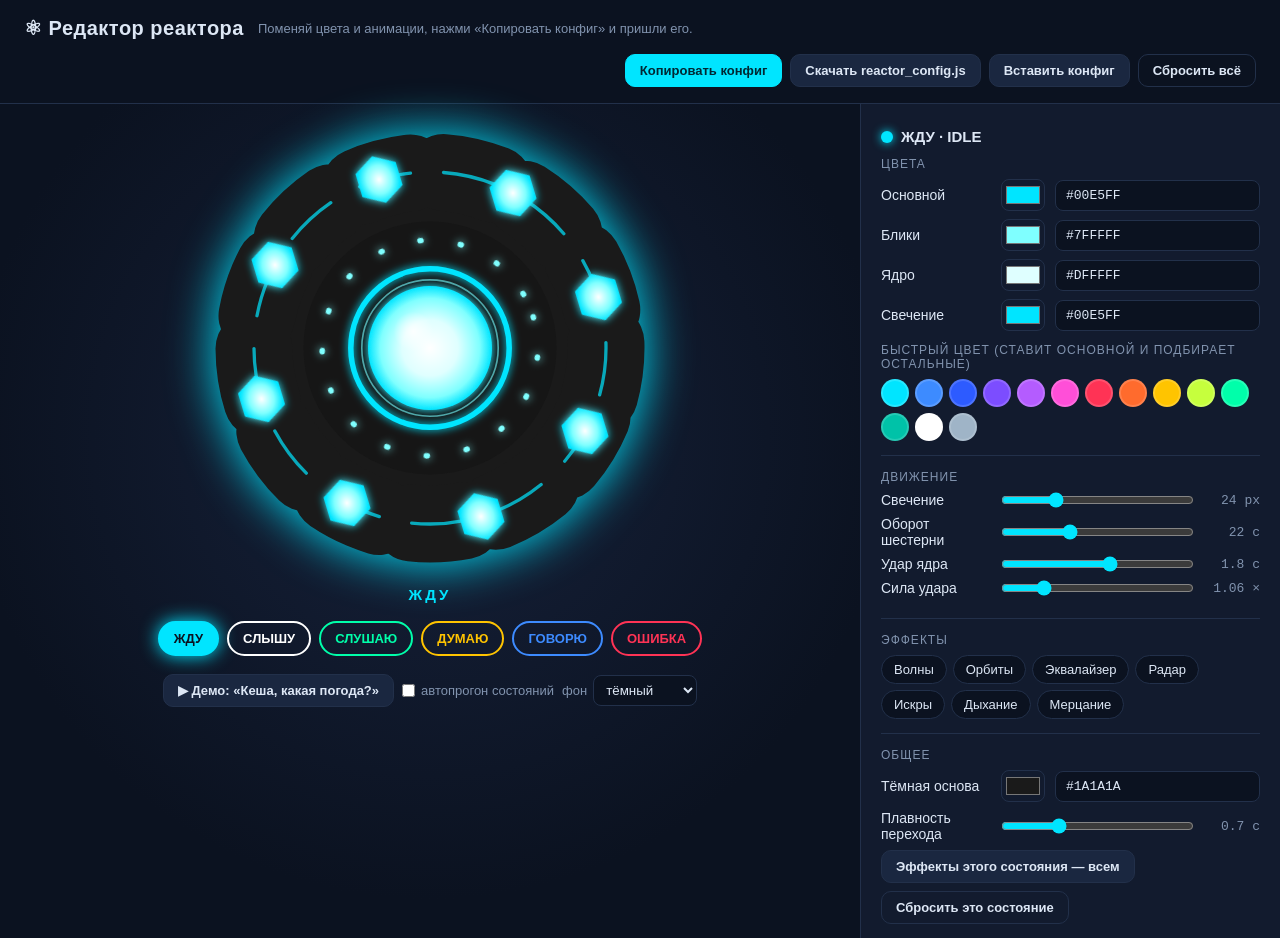
==== desktop/ui/reactor_editor.html @ cab776ee "refactor: пакеты features/, tools/, docs/, обновлены тесты и .gitignore" ====
<!DOCTYPE html>
<html lang="ru">
<head>
<meta charset="UTF-8">
<meta name="viewport" content="width=device-width, initial-scale=1">
<title>Редактор реактора</title>
<link rel="stylesheet" href="reactor.css">
<style>
  :root { --bg:#0B1220; --panel:#121B2E; --line:#22304A; --text:#DDE7F5; --muted:#8193AE; --hl:#00E5FF; }
  * { box-sizing:border-box; margin:0; padding:0; }
  body { background:var(--bg); color:var(--text); font-family:'Segoe UI',Roboto,sans-serif; min-height:100vh; }
  header { display:flex; align-items:center; gap:14px; padding:16px 24px; border-bottom:1px solid var(--line); flex-wrap:wrap; }
  header h1 { font-size:20px; font-weight:800; letter-spacing:.5px; }
  header .hint { color:var(--muted); font-size:13px; }
  header .actions { margin-left:auto; display:flex; gap:8px; flex-wrap:wrap; }
  .wrap { display:grid; grid-template-columns:minmax(320px,1fr) 420px; gap:0; min-height:calc(100vh - 66px); }
  .stage { display:flex; flex-direction:column; align-items:center; padding:24px 16px; gap:18px; transition:background .4s; }
  .stage.bg-dark { background:radial-gradient(circle at 50% 40%, #16213A 0%, var(--bg) 70%); }
  .stage.bg-kesha { background:#4B3FBF; }
  .stage.bg-light { background:linear-gradient(135deg,#F6FCFF,#DCEBFF); }
  .stage .reactor { max-width:440px; }
  .status { font-weight:800; letter-spacing:3px; font-size:15px; transition:color .3s; }
  .tabs { display:flex; gap:8px; flex-wrap:wrap; justify-content:center; }
  .tab { border:2px solid var(--c); color:var(--c); background:transparent; border-radius:999px;
    padding:8px 14px; font-weight:700; font-size:13px; cursor:pointer; transition:.2s; }
  .tab.on { background:var(--c); color:#0B1220; box-shadow:0 0 18px var(--c); }
  .row { display:flex; gap:8px; flex-wrap:wrap; justify-content:center; align-items:center; }
  .side { background:var(--panel); border-left:1px solid var(--line); padding:20px; overflow-y:auto; max-height:calc(100vh - 66px); }
  .side h2 { font-size:15px; margin:4px 0 12px; display:flex; align-items:center; gap:8px; }
  .side h2 .dot { width:12px; height:12px; border-radius:50%; background:var(--c); box-shadow:0 0 10px var(--c); }
  .side section { border-top:1px solid var(--line); padding:14px 0; }
  .side section:first-of-type { border-top:none; padding-top:0; }
  .lbl { font-size:12px; color:var(--muted); text-transform:uppercase; letter-spacing:1px; margin-bottom:8px; }
  .color { display:grid; grid-template-columns:110px 44px 1fr; align-items:center; gap:10px; margin-bottom:8px; font-size:14px; }
  .color input[type=color] { width:44px; height:32px; border:1px solid var(--line); border-radius:8px; background:none; cursor:pointer; padding:2px; }
  .color input[type=text], textarea { background:#0B1220; color:var(--text); border:1px solid var(--line); border-radius:8px;
    padding:7px 10px; font-family:Consolas,monospace; font-size:13px; width:100%; }
  .swatches { display:flex; flex-wrap:wrap; gap:6px; }
  .sw { width:28px; height:28px; border-radius:50%; border:2px solid rgba(255,255,255,.15); cursor:pointer; transition:.15s; }
  .sw:hover { transform:scale(1.15); border-color:#fff; }
  .slider { display:grid; grid-template-columns:110px 1fr 56px; align-items:center; gap:10px; margin-bottom:8px; font-size:14px; }
  .slider input { width:100%; accent-color:var(--hl); }
  .slider output { font-family:Consolas,monospace; font-size:13px; color:var(--muted); text-align:right; }
  .chips { display:flex; flex-wrap:wrap; gap:6px; }
  .chip { border:1px solid var(--line); background:#0B1220; color:var(--text); border-radius:999px; padding:6px 12px;
    font-size:13px; cursor:pointer; transition:.15s; }
  .chip.on { border-color:var(--c); color:#0B1220; background:var(--c); }
  .btn { border:1px solid var(--line); background:#1A2740; color:var(--text); border-radius:10px; padding:8px 14px;
    font-size:13px; font-weight:600; cursor:pointer; transition:.15s; }
  .btn:hover { border-color:var(--hl); }
  .btn.primary { background:var(--hl); color:#002833; border-color:var(--hl); }
  .btn.ghost { background:transparent; }
  label.toggle { display:flex; align-items:center; gap:6px; font-size:13px; color:var(--muted); cursor:pointer; }
  select { background:#0B1220; color:var(--text); border:1px solid var(--line); border-radius:8px; padding:6px 8px; }
  .toast { position:fixed; bottom:24px; left:50%; transform:translateX(-50%) translateY(20px); background:#00E5FF; color:#002833;
    font-weight:700; padding:10px 18px; border-radius:10px; opacity:0; transition:.25s; pointer-events:none; }
  .toast.show { opacity:1; transform:translateX(-50%); }
  dialog { background:var(--panel); color:var(--text); border:1px solid var(--line); border-radius:14px; padding:18px; width:min(560px,92vw); }
  dialog::backdrop { background:rgba(0,0,0,.6); }
  dialog textarea { height:260px; margin:10px 0; }
  @media (max-width:860px) { .wrap { grid-template-columns:1fr; } .side { border-left:none; border-top:1px solid var(--line); max-height:none; } }
</style>
</head>
<body>
<header>
  <h1>⚛ Редактор реактора</h1>
  <span class="hint">Поменяй цвета и анимации, нажми «Копировать конфиг» и пришли его.</span>
  <div class="actions">
    <button class="btn primary" id="copy">Копировать конфиг</button>
    <button class="btn" id="download">Скачать reactor_config.js</button>
    <button class="btn" id="paste">Вставить конфиг</button>
    <button class="btn ghost" id="resetAll">Сбросить всё</button>
  </div>
</header>

<div class="wrap">
  <div class="stage bg-dark" id="stage">
    <div class="reactor" id="reactor"></div>
    <div class="status" id="status">ЖДУ</div>
    <div class="tabs" id="tabs"></div>
    <div class="row">
      <button class="btn" id="demo">▶ Демо: «Кеша, какая погода?»</button>
      <label class="toggle"><input type="checkbox" id="cycle"> автопрогон состояний</label>
      <label class="toggle">фон
        <select id="bg">
          <option value="dark">тёмный</option>
          <option value="kesha">окно Кеши</option>
          <option value="light">светлый</option>
        </select>
      </label>
    </div>
  </div>

  <aside class="side" id="side">
    <section>
      <h2><span class="dot"></span><span id="stateTitle">ЖДУ</span></h2>
      <div class="lbl">Цвета</div>
      <div id="colors"></div>
      <div class="lbl" style="margin-top:12px">Быстрый цвет (ставит основной и подбирает остальные)</div>
      <div class="swatches" id="swatches"></div>
    </section>
    <section>
      <div class="lbl">Движение</div>
      <div id="sliders"></div>
    </section>
    <section>
      <div class="lbl">Эффекты</div>
      <div class="chips" id="fx"></div>
    </section>
    <section>
      <div class="lbl">Общее</div>
      <div class="color"><span>Тёмная основа</span><input type="color" id="darkPick"><input type="text" id="darkHex"></div>
      <div class="slider"><span>Плавность перехода</span><input type="range" id="fade" min="0" max="2.5" step="0.05"><output id="fadeOut"></output></div>
      <div class="row" style="justify-content:flex-start;margin-top:8px">
        <button class="btn" id="fxAll">Эффекты этого состояния — всем</button>
        <button class="btn ghost" id="resetState">Сбросить это состояние</button>
      </div>
    </section>
  </aside>
</div>

<dialog id="pasteDlg">
  <div class="lbl">Вставь конфиг (JSON или содержимое reactor_config.js)</div>
  <textarea id="pasteText" spellcheck="false"></textarea>
  <div class="row" style="justify-content:flex-end">
    <button class="btn ghost" id="pasteCancel">Отмена</button>
    <button class="btn primary" id="pasteOk">Применить</button>
  </div>
</dialog>
<div class="toast" id="toast"></div>

<script src="reactor_config.js"></script>
<script src="reactor.js"></script>
<script>
const KEY = 'kesha-reactor-editor';
const COLOR_FIELDS = [['main', 'Основной'], ['accent', 'Блики'], ['core', 'Ядро'], ['glow', 'Свечение']];
const SLIDERS = [
  ['glowSize', 'Свечение', 0, 90, 1, 'px'],
  ['spin', 'Оборот шестерни', 2, 60, 0.5, 'с'],
  ['pulse', 'Удар ядра', 0.2, 3, 0.05, 'с'],
  ['pulseScale', 'Сила удара', 1, 1.3, 0.01, '×'],
];
const PALETTE = ['#00E5FF', '#3D8BFF', '#2D5BFF', '#7C4DFF', '#B45CFF', '#FF4FD8', '#FF3355', '#FF6B2D',
  '#FFC400', '#C6FF3D', '#00FFAA', '#00C2A8', '#FFFFFF', '#9FB4C7'];

const $ = id => document.getElementById(id);
const reactor = $('reactor');
let cfg = load();
let cur = 'IDLE';
let timer = null;

function load() {
  try {
    const saved = JSON.parse(localStorage.getItem(KEY) || 'null');
    if (saved) return reactorConfig(saved);
  } catch (e) {}
  return reactorConfig();
}
function save() { try { localStorage.setItem(KEY, JSON.stringify(cfg)); } catch (e) {} }

function mix(hex, to, t) {
  const a = parseInt(hex.slice(1), 16), b = parseInt(to.slice(1), 16);
  const c = [16, 8, 0].map(s => Math.round(((a >> s) & 255) * (1 - t) + ((b >> s) & 255) * t));
  return '#' + c.map(v => v.toString(16).padStart(2, '0')).join('').toUpperCase();
}
const okHex = v => /^#[0-9a-fA-F]{6}$/.test(v);

function chrome() {
  const s = applyReactorState(reactor, cur, cfg);
  $('status').textContent = REACTOR_LABELS[cur];
  $('status').style.color = s.main;
  document.querySelectorAll('.tab').forEach(t => {
    t.classList.toggle('on', t.dataset.s === cur);
    t.style.setProperty('--c', cfg.states[t.dataset.s].main);
  });
  $('side').style.setProperty('--c', s.main);
  $('stateTitle').textContent = REACTOR_LABELS[cur] + ' · ' + cur;
}

function show(state) {
  cur = state;
  chrome();
  renderSide();
}

function renderTabs() {
  $('tabs').innerHTML = '';
  REACTOR_STATES.forEach(st => {
    const b = document.createElement('button');
    b.className = 'tab'; b.dataset.s = st; b.textContent = REACTOR_LABELS[st];
    b.style.setProperty('--c', cfg.states[st].main);
    b.onclick = () => { stopCycle(); show(st); };
    $('tabs').appendChild(b);
  });
}

function update(field, value) {
  cfg.states[cur][field] = value;
  save();
  chrome();       // поля не перерисовываем — иначе палитра закроется посреди выбора
}

function renderSide() {
  const s = cfg.states[cur];
  $('colors').innerHTML = '';
  COLOR_FIELDS.forEach(([f, name]) => {
    const row = document.createElement('div');
    row.className = 'color';
    row.innerHTML = `<span>${name}</span><input type="color" value="${s[f]}"><input type="text" value="${s[f]}">`;
    const [pick, hex] = row.querySelectorAll('input');
    pick.oninput = () => { hex.value = pick.value.toUpperCase(); update(f, hex.value); };
    hex.onchange = () => { if (okHex(hex.value)) { pick.value = hex.value; update(f, hex.value.toUpperCase()); } };
    $('colors').appendChild(row);
  });
  $('sliders').innerHTML = '';
  SLIDERS.forEach(([f, name, min, max, step, unit]) => {
    const row = document.createElement('div');
    row.className = 'slider';
    row.innerHTML = `<span>${name}</span><input type="range" min="${min}" max="${max}" step="${step}" value="${s[f]}"><output>${s[f]} ${unit}</output>`;
    const inp = row.querySelector('input'), out = row.querySelector('output');
    inp.oninput = () => { out.textContent = inp.value + ' ' + unit; update(f, parseFloat(inp.value)); };
    $('sliders').appendChild(row);
  });
  $('fx').innerHTML = '';
  Object.entries(REACTOR_FX).forEach(([fx, name]) => {
    const c = document.createElement('button');
    c.className = 'chip' + (s.fx.includes(fx) ? ' on' : '');
    c.textContent = name;
    c.onclick = () => {
      const list = cfg.states[cur].fx;
      const i = list.indexOf(fx);
      i >= 0 ? list.splice(i, 1) : list.push(fx);
      update('fx', list); renderSide();
    };
    $('fx').appendChild(c);
  });
  $('darkPick').value = cfg.dark; $('darkHex').value = cfg.dark;
  $('fade').value = cfg.fade; $('fadeOut').textContent = cfg.fade + ' с';
}

function renderSwatches() {
  PALETTE.forEach(col => {
    const d = document.createElement('div');
    d.className = 'sw'; d.style.background = col; d.title = col;
    d.onclick = () => {
      Object.assign(cfg.states[cur], { main: col, accent: mix(col, '#FFFFFF', 0.45),
        core: mix(col, '#FFFFFF', 0.85), glow: col });
      save(); renderTabs(); show(cur);
    };
    $('swatches').appendChild(d);
  });
}

// ---------- демо и автопрогон ----------
function stopCycle() { clearTimeout(timer); timer = null; $('cycle').checked = false; }
function runSeq(seq, loop) {
  let i = 0;
  const step = () => {
    const [st, ms] = seq[i];
    show(st);
    i++;
    if (i >= seq.length) { if (!loop) return; i = 0; }
    timer = setTimeout(step, ms);
  };
  clearTimeout(timer); step();
}
$('demo').onclick = () => { $('cycle').checked = false;
  runSeq([['WAKE', 700], ['LISTENING', 1800], ['THINKING', 1200], ['SPEAKING', 2600], ['IDLE', 0]], false); };
$('cycle').onchange = e => e.target.checked ? runSeq(REACTOR_STATES.map(s => [s, 2500]), true) : stopCycle();
$('bg').onchange = e => { $('stage').className = 'stage bg-' + e.target.value; };

// ---------- общее ----------
$('darkPick').oninput = e => { cfg.dark = e.target.value.toUpperCase(); $('darkHex').value = cfg.dark; save(); show(cur); };
$('darkHex').onchange = e => { if (okHex(e.target.value)) { cfg.dark = e.target.value.toUpperCase(); save(); show(cur); } };
$('fade').oninput = e => { cfg.fade = parseFloat(e.target.value); $('fadeOut').textContent = cfg.fade + ' с'; save(); chrome(); };
$('fxAll').onclick = () => {
  REACTOR_STATES.forEach(s => { cfg.states[s].fx = cfg.states[cur].fx.slice(); });
  save(); toast('Эффекты скопированы во все состояния');
};
$('resetState').onclick = () => {
  cfg.states[cur] = reactorConfig({}).states[cur]; save(); renderTabs(); show(cur);
};
$('resetAll').onclick = () => {
  if (!confirm('Вернуть стандартные цвета для всех состояний?')) return;
  cfg = reactorConfig({}); save(); renderTabs(); show(cur);
};

// ---------- экспорт / импорт ----------
const configText = () => JSON.stringify(cfg, null, 2);
function toast(msg) { const t = $('toast'); t.textContent = msg; t.classList.add('show'); setTimeout(() => t.classList.remove('show'), 1800); }
function copyText(text) {
  const fallback = () => {
    const ta = document.createElement('textarea'); ta.value = text; document.body.appendChild(ta);
    ta.select(); document.execCommand('copy'); ta.remove();
  };
  try {
    if (navigator.clipboard && window.isSecureContext) return navigator.clipboard.writeText(text).catch(fallback);
  } catch (e) {}
  fallback();
  return Promise.resolve();
}
$('copy').onclick = () => copyText(configText()).then(() => toast('Конфиг скопирован 📋'));
$('download').onclick = () => {
  const body = '// Цвета и анимации реактора — сделано в reactor_editor.html\n' +
    'window.REACTOR_CONFIG = ' + configText() + ';\n';
  const a = document.createElement('a');
  a.href = URL.createObjectURL(new Blob([body], { type: 'text/javascript' }));
  a.download = 'reactor_config.js'; a.click();
  setTimeout(() => URL.revokeObjectURL(a.href), 1000);
  toast('Положи файл в desktop/ui/ и перезапусти Кешу');
};
$('paste').onclick = () => { $('pasteText').value = ''; $('pasteDlg').showModal(); };
$('pasteCancel').onclick = () => $('pasteDlg').close();
$('pasteOk').onclick = () => {
  const raw = $('pasteText').value;
  const m = raw.match(/\{[\s\S]*\}/);
  try {
    cfg = reactorConfig(JSON.parse(m ? m[0] : raw));
    save(); renderTabs(); show(cur); $('pasteDlg').close(); toast('Конфиг применён');
  } catch (e) { alert('Не похоже на конфиг: ' + e.message); }
};

buildReactor(reactor);
renderTabs();
renderSwatches();
show('IDLE');
</script>
</body>
</html>
---- desktop/ui/reactor.css ----
/* Реактор Кеши: всё через переменные --r-*, их ставит applyReactorState() из reactor.js.
   Цвета — зарегистрированные @property: браузер плавно перетекает из одного цвета в другой.
   Вращение, удары ядра, «дыхание» и мерцание крутит движок в reactor.js — скорость меняется
   плавно, а не рывком (CSS-анимация при смене длительности перескакивает). */
@property --r-main { syntax:'<color>'; inherits:true; initial-value:#00E5FF; }
@property --r-accent { syntax:'<color>'; inherits:true; initial-value:#7FFFFF; }
@property --r-core { syntax:'<color>'; inherits:true; initial-value:#DFFFFF; }
@property --r-glow { syntax:'<color>'; inherits:true; initial-value:#00E5FF; }
@property --r-dark { syntax:'<color>'; inherits:true; initial-value:#0A2A38; }
@property --r-glow-size { syntax:'<length>'; inherits:true; initial-value:24px; }

.reactor { --r-fade:0.7s;
  width:100%; max-width:480px; aspect-ratio:1/1; position:relative;
  display:flex; align-items:center; justify-content:center; cursor:pointer;
  transition:--r-main var(--r-fade) ease, --r-accent var(--r-fade) ease, --r-core var(--r-fade) ease,
    --r-glow var(--r-fade) ease, --r-dark var(--r-fade) ease, --r-glow-size var(--r-fade) ease; }
.reactor svg { width:100%; height:100%; overflow:visible; transform-origin:center center;
  filter:drop-shadow(0 0 var(--r-glow-size) var(--r-glow)); will-change:transform; }
.reactor .r-dark { fill:var(--r-dark); stroke:var(--r-dark); }
.reactor .r-dark-fill { fill:var(--r-dark); filter:brightness(0.85); }   /* color-mix в Qt WebEngine нет */
.reactor .r-main-stroke { stroke:var(--r-main); }
.reactor .r-accent-stroke { stroke:var(--r-accent); }
.reactor .r-main-fill { fill:var(--r-main); }
.reactor .r-accent-fill { fill:var(--r-accent); }
.reactor .r-core-fill { fill:var(--r-core); }

/* крутит reactor.js (style.transform) */
.spin, .pulse-core, .pulse-glow { transform-origin:200px 200px; }
.hex-blink { animation:blink 2s ease-in-out infinite; }
.hex-blink:nth-child(odd) { animation-delay:0.3s; }
.hex-blink:nth-child(3n) { animation-delay:0.6s; }
@keyframes blink { 0%,100% { filter:brightness(1); } 50% { filter:brightness(1.6); } }

/* вспышка при команде (лучи из script.js) */
.reactor.listening svg { animation:reactorPulse 1.2s ease-in-out infinite; }
@keyframes reactorPulse { 0%,100% { transform:scale(1); } 50% { transform:scale(1.08); } }

/* ---------- эффекты: класс fx-<имя> на .reactor, появляются и гаснут плавно ---------- */
.fx-layer { opacity:0; transition:opacity var(--r-fade) ease; pointer-events:none; }
.reactor.fx-ripple .fx-ripple, .reactor.fx-orbit .fx-orbit, .reactor.fx-eq .fx-eq,
.reactor.fx-radar .fx-radar, .reactor.fx-sparks .fx-sparks { opacity:1; }

.ripple { fill:none; stroke:var(--r-main); stroke-width:3; transform-origin:200px 200px;
  vector-effect:non-scaling-stroke; animation:ripple 2s ease-out infinite; opacity:0; }
.ripple:nth-child(2) { animation-delay:-0.66s; }
.ripple:nth-child(3) { animation-delay:-1.33s; }
@keyframes ripple { 0% { transform:scale(1); opacity:0.9; } 100% { transform:scale(2.85); opacity:0; } }

.eq-bar { fill:var(--r-accent); transform-box:fill-box; transform-origin:center bottom;
  animation:eq 0.42s ease-in-out infinite alternate; }
@keyframes eq { 0% { transform:scaleY(0.15); opacity:0.5; } 100% { transform:scaleY(1); opacity:1; } }

.spark { fill:var(--r-accent); animation:spark 1.7s ease-out infinite; }
@keyframes spark { 0% { transform:translateY(0); opacity:0; } 15% { opacity:1; }
  100% { transform:translateY(-55px); opacity:0; } }

@media (prefers-reduced-motion: reduce) {
  .ripple, .eq-bar, .spark, .hex-blink { animation:none; }
}
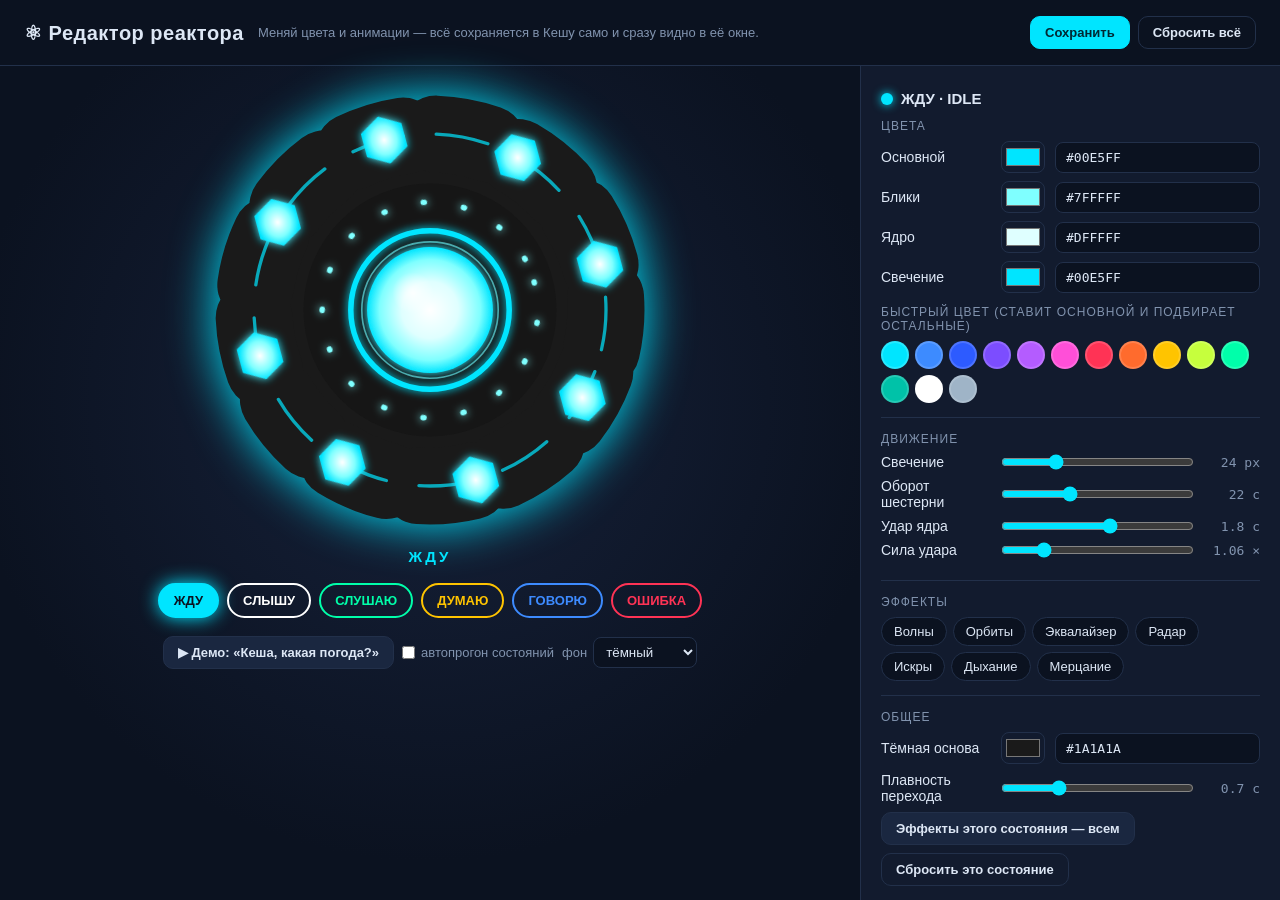
==== commit d58938a4: "feat(desktop): студия и дизайн-редактор, обновлённое окно и реактор, лаунчер Kesha.exe, ярлыки" ====
--- a/desktop/ui/reactor_editor.html
+++ b/desktop/ui/reactor_editor.html
@@ -64,11 +64,9 @@
 <body>
 <header>
   <h1>⚛ Редактор реактора</h1>
-  <span class="hint">Поменяй цвета и анимации, нажми «Копировать конфиг» и пришли его.</span>
+  <span class="hint">Меняй цвета и анимации — всё сохраняется в Кешу само и сразу видно в её окне.</span>
   <div class="actions">
-    <button class="btn primary" id="copy">Копировать конфиг</button>
-    <button class="btn" id="download">Скачать reactor_config.js</button>
-    <button class="btn" id="paste">Вставить конфиг</button>
+    <button class="btn primary" id="saveNow">Сохранить</button>
     <button class="btn ghost" id="resetAll">Сбросить всё</button>
   </div>
 </header>
@@ -119,14 +117,6 @@
   </aside>
 </div>
 
-<dialog id="pasteDlg">
-  <div class="lbl">Вставь конфиг (JSON или содержимое reactor_config.js)</div>
-  <textarea id="pasteText" spellcheck="false"></textarea>
-  <div class="row" style="justify-content:flex-end">
-    <button class="btn ghost" id="pasteCancel">Отмена</button>
-    <button class="btn primary" id="pasteOk">Применить</button>
-  </div>
-</dialog>
 <div class="toast" id="toast"></div>
 
 <script src="reactor_config.js"></script>
@@ -156,7 +146,18 @@
   } catch (e) {}
   return reactorConfig();
 }
-function save() { try { localStorage.setItem(KEY, JSON.stringify(cfg)); } catch (e) {} }
+let _saveT = null;
+function saveToKesha(loud) {
+  fetch('/api/set', {method: 'POST', headers: {'Content-Type': 'application/json'},
+    body: JSON.stringify({key: 'reactor', value: cfg})})
+    .then(r => { if (!r.ok) throw new Error(r.status); toast('Сохранено ✔ — уже в окне Кеши'); })
+    .catch(() => toast('Не сохранилось: Кеша не запущена или сайт открыт не из неё'));
+}
+function save() {
+  try { localStorage.setItem(KEY, JSON.stringify(cfg)); } catch (e) {}
+  clearTimeout(_saveT);      // автосохранение после паузы, чтобы ползунки не заваливали запросами
+  _saveT = setTimeout(saveToKesha, 600);
+}
 
 function mix(hex, to, t) {
   const a = parseInt(hex.slice(1), 16), b = parseInt(to.slice(1), 16);
@@ -288,42 +289,15 @@
 // ---------- экспорт / импорт ----------
 const configText = () => JSON.stringify(cfg, null, 2);
 function toast(msg) { const t = $('toast'); t.textContent = msg; t.classList.add('show'); setTimeout(() => t.classList.remove('show'), 1800); }
-function copyText(text) {
-  const fallback = () => {
-    const ta = document.createElement('textarea'); ta.value = text; document.body.appendChild(ta);
-    ta.select(); document.execCommand('copy'); ta.remove();
-  };
-  try {
-    if (navigator.clipboard && window.isSecureContext) return navigator.clipboard.writeText(text).catch(fallback);
-  } catch (e) {}
-  fallback();
-  return Promise.resolve();
-}
-$('copy').onclick = () => copyText(configText()).then(() => toast('Конфиг скопирован 📋'));
-$('download').onclick = () => {
-  const body = '// Цвета и анимации реактора — сделано в reactor_editor.html\n' +
-    'window.REACTOR_CONFIG = ' + configText() + ';\n';
-  const a = document.createElement('a');
-  a.href = URL.createObjectURL(new Blob([body], { type: 'text/javascript' }));
-  a.download = 'reactor_config.js'; a.click();
-  setTimeout(() => URL.revokeObjectURL(a.href), 1000);
-  toast('Положи файл в desktop/ui/ и перезапусти Кешу');
-};
-$('paste').onclick = () => { $('pasteText').value = ''; $('pasteDlg').showModal(); };
-$('pasteCancel').onclick = () => $('pasteDlg').close();
-$('pasteOk').onclick = () => {
-  const raw = $('pasteText').value;
-  const m = raw.match(/\{[\s\S]*\}/);
-  try {
-    cfg = reactorConfig(JSON.parse(m ? m[0] : raw));
-    save(); renderTabs(); show(cur); $('pasteDlg').close(); toast('Конфиг применён');
-  } catch (e) { alert('Не похоже на конфиг: ' + e.message); }
-};
+$('saveNow').onclick = () => saveToKesha(true);
 
 buildReactor(reactor);
 renderTabs();
 renderSwatches();
 show('IDLE');
+fetch('/api/settings').then(r => r.json()).then(j => {
+  if (j.reactor) { cfg = reactorConfig(j.reactor); renderTabs(); show(cur); }
+}).catch(() => {});
 </script>
 </body>
 </html>
--- a/desktop/ui/reactor.css
+++ b/desktop/ui/reactor.css
@@ -29,11 +29,9 @@
 .hex-blink { animation:blink 2s ease-in-out infinite; }
 .hex-blink:nth-child(odd) { animation-delay:0.3s; }
 .hex-blink:nth-child(3n) { animation-delay:0.6s; }
-@keyframes blink { 0%,100% { filter:brightness(1); } 50% { filter:brightness(1.6); } }
+@keyframes blink { 0%,100% { opacity:1; } 50% { opacity:0.6; } }   /* opacity дёшево; filter на каждом шестиграннике перерисовывал всё */
 
-/* вспышка при команде (лучи из script.js) */
-.reactor.listening svg { animation:reactorPulse 1.2s ease-in-out infinite; }
-@keyframes reactorPulse { 0%,100% { transform:scale(1); } 50% { transform:scale(1.08); } }
+/* «пульс» при команде теперь часть движка reactor.js (одна анимация вместо CSS-конфликта с transform) */
 
 /* ---------- эффекты: класс fx-<имя> на .reactor, появляются и гаснут плавно ---------- */
 .fx-layer { opacity:0; transition:opacity var(--r-fade) ease; pointer-events:none; }
